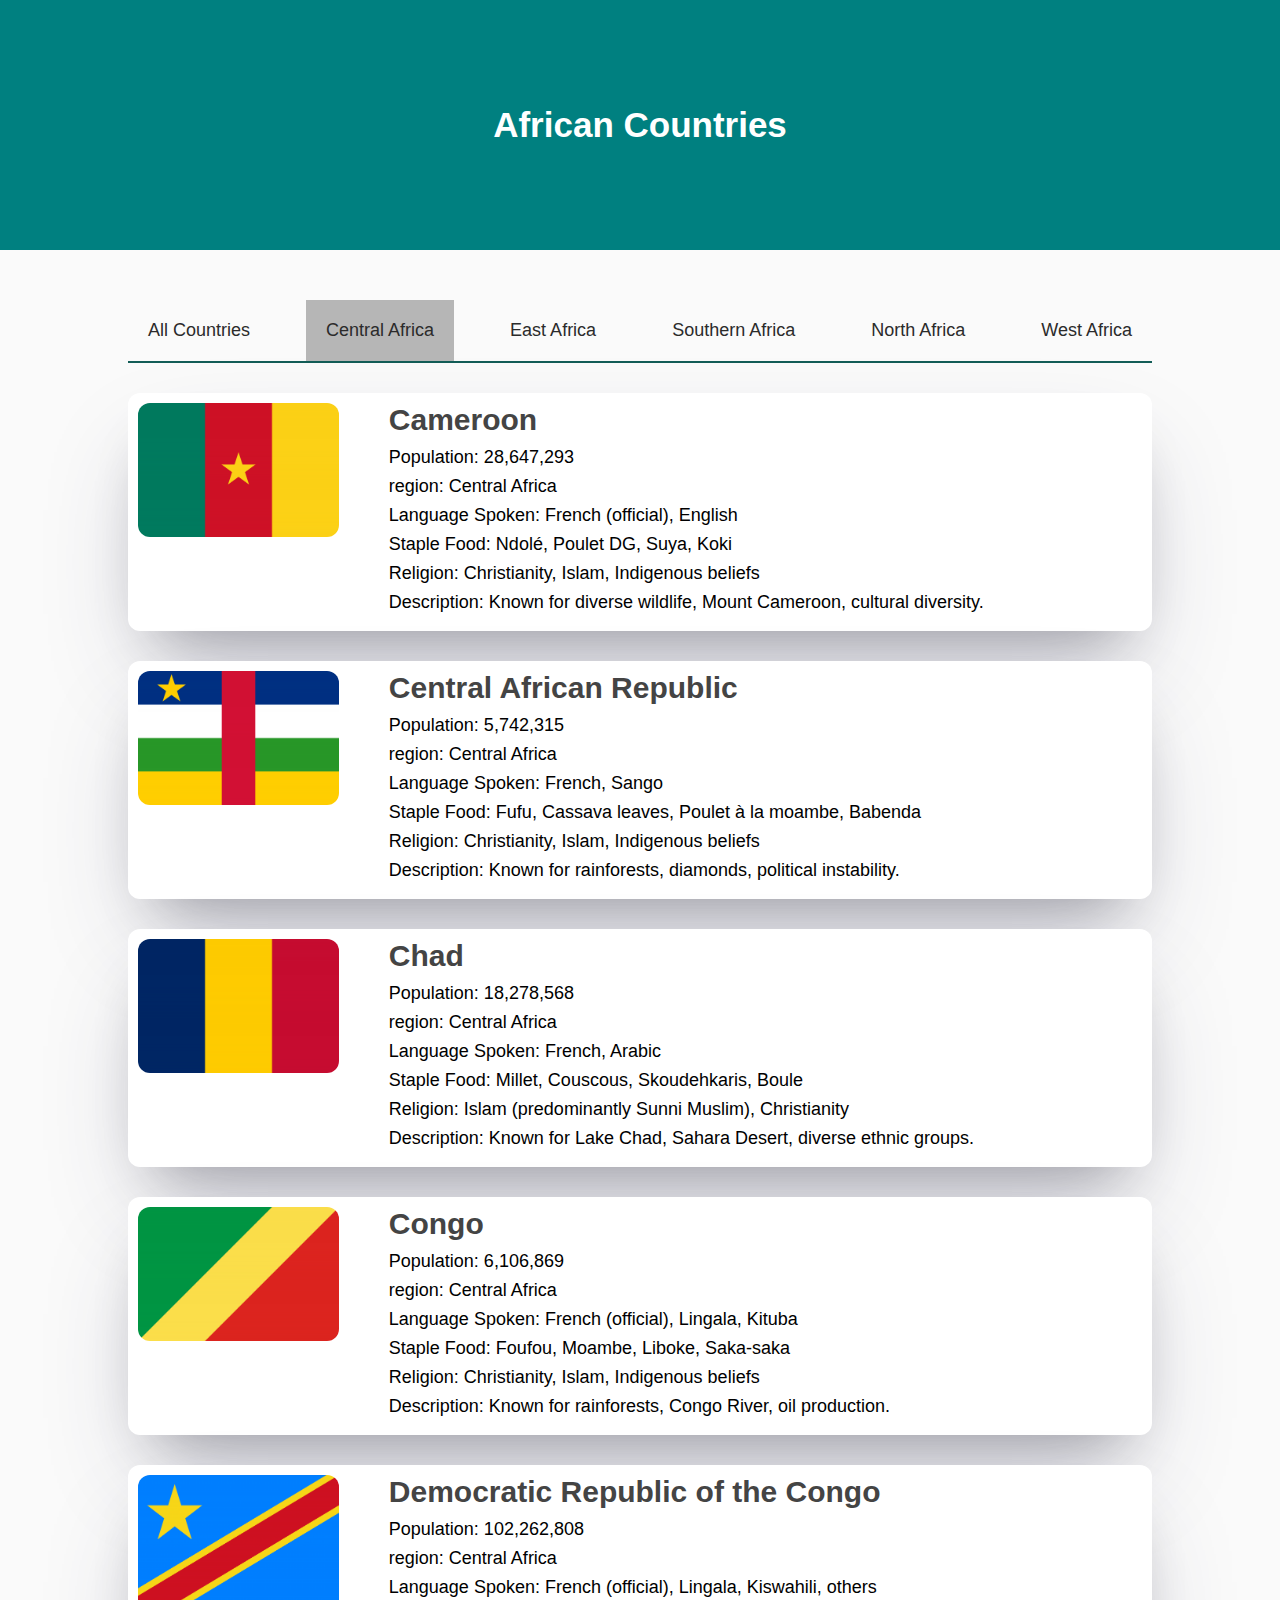
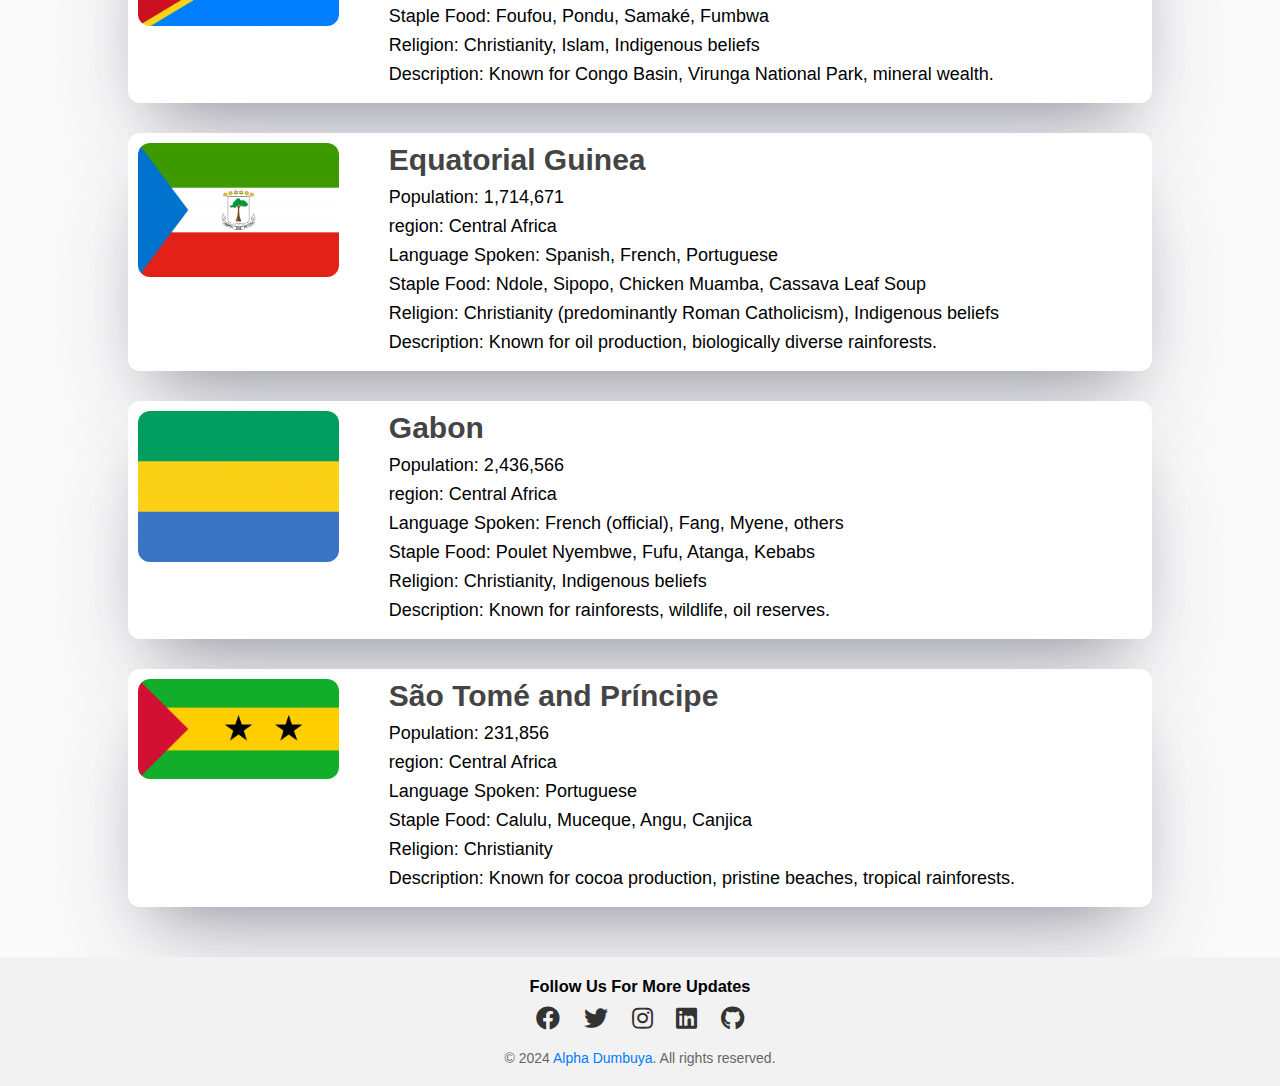
==== centralAfrica.html @ 3878d4c3 "African Countries" ====
<!DOCTYPE html>
<html lang="en">
<head>
    <link rel="stylesheet" href="main.css">
    <link rel="stylesheet" href="https://cdnjs.cloudflare.com/ajax/libs/font-awesome/5.15.4/css/all.min.css"/>
    <meta charset="UTF-8">
    <meta name="viewport" content="width=device-width, initial-scale=1.0">
    <title>Countries Tab | Central Africa</title>
</head>
<body>
    <header>
        <h1>African Countries</h1>
    </header>
    <main>
    
        <section class="tabs">
            <ul>
                <li><a href="index.html">All Countries</a></a></li>
                <li style="background: #b6b6b6;"><a href="centralAfrica.html">Central Africa</a></li>
                <li><a href="eastAfrica.html">East Africa</a></li>
                <li><a href="southernAfrica.html">Southern Africa</a></li>
                <li  ><a href="northAfrica.html">North Africa</a></li>
                <li><a href="westAfrica.html">West Africa</a></li>
            </ul>
        </section>

        <div class="countries-wrapper"></div>
    </main>
    <footer>
        <h3>Follow Us For More Updates</h3>
        <div class="footer-icons">
           <!-- Facebook -->
   <a href="https://www.facebook.com/dumbuya.alpha.336"> <i class="fab fa-facebook"></i></a>

    <!-- Twitter -->
    <a href="https://mobile.twitter.com/AlphaDumbuya7"><i class="fab fa-twitter"></i></a>

    <!-- Instagram -->
   <a href="https://www.instagram.com/dumbuya.alpha.336/#"> <i class="fab fa-instagram"></i></a>

    <!-- LinkedIn -->
<a href="https://www.linkedin.com/in/dumbuya-alpha-622817197">    <i class="fab fa-linkedin"></i></a>

    <!-- GitHub -->
   <a href="https://github.com/AlphaDumbuya"> <i class="fab fa-github"></i></a>
        </div>
        <p>&copy; 2024 <a href="https://alpha-dumbuya.vercel.app">Alpha Dumbuya</a>. All rights reserved.</p>
    </footer>
    <script src="./JS/centralAfrica.js"></script>
</body>
</html>
---- main.css ----
* {
    margin: 0;
    padding: 0;
    box-sizing: border-box;
}

body {
    font-family: 'Segoe UI', Tahoma, Geneva, Verdana, sans-serif;
    font-size: 14px;
    background: #fafafa; 
   
}

header {
    width: 100%;
    height: 250px;
    background-color:teal;
    color: #fff;
    display: flex;
    align-items: center;
    justify-content: center;
}

header h1 {
    text-align: center;
    padding: 20px 0;
    font-size: 35px;
    font-weight: bold;
}

main {
    width: 80%;
    margin: 50px auto;
}

main .tabs {
    border-bottom: 2px solid #135d57;
    margin-bottom: 30px;
    width: 100%;
    display: flex;
    align-items: center;
    overflow-x: auto; /* Allow horizontal scrolling for small screens */
}

main .tabs ul {
    width: 100%;
    display: flex;
    justify-content: space-between;
}

main .tabs ul li {
    list-style: none;
    display: flex;
    padding: 20px;
}

main .tabs ul li a {
    text-decoration: none;
    font-size: 18px;
    font-weight: 400;
    color: #2b2b2b;
}

main .tabs ul li a:hover {
    color: #fff;
}

main .tabs ul li:hover {
    background: #b6b6b6;
}

.countries {
    width: 100%;
    background-color: #fff;
    border-radius: 12px;
    display: flex;
    padding: 10px;
    margin-bottom: 30px;
    box-shadow: rgba(50, 50, 93, 0.25) 0px 50px 100px -20px, rgba(0, 0, 0, 0.3) 0px 30px 60px -30px;
    flex-wrap: wrap; 
}

.countries .countryImg {
    width: 20%;
    margin-right: 50px;
}

.countries .countryImg img {
    border-radius: 12px;
    width: 100%; 
}

.countries h2 {
    color: #444;
    font-size: 30px;
    width: 100%; 
    margin-bottom: 10px;
}

.countries ul {
    width: 100%; 
}

.countries ul li {
    list-style: none;
    margin-bottom: 8px;
    font-size: 18px;
    width: 100%; 
}
footer {
    background-color: #f2f2f2;
    padding: 20px;
    text-align: center;
}

.footer-icons {
    margin-top: 10px;
}

.footer-icons i {
    font-size: 24px;
    margin: 0 10px;
    color: #333;
}

.footer-icons i:hover {
    color: #007bff;
}

footer p {
    font-size: 14px;
    color: #666;
    margin-top: 20px;
}

footer p a {
    color: #007bff;
    text-decoration: none;
}



/* Tablet Styles (up to 768px) */
@media only screen and (max-width: 768px) {
    header {
        height: 150px;
    }
    header h1 {
        font-size: 28px;
    }
    main {
        width: 90%;
    }
    .countries .countryImg {
        width: 30%;
        margin-right: 20px;
    }
    .countries h2 {
        font-size: 24px;
    }
}

/* Mobile Styles (up to 576px) */
@media only screen and (max-width: 576px) {
    header {
        height: 100px;
    }
    header h1 {
        font-size: 24px;
    }
    main {
        width: 100%;
    }
    .tabs ul {
        flex-direction: column;
    }
    .tabs ul li {
        padding: 10px;
    }
    .countries .countryImg {
        width: 50%;
        margin-right: 10px;
    }
    .countries h2 {
        font-size: 20px;
    }

    .footer-icons i {
        font-size: 20px;
    }

    footer p {
        font-size: 12px;
    }
}
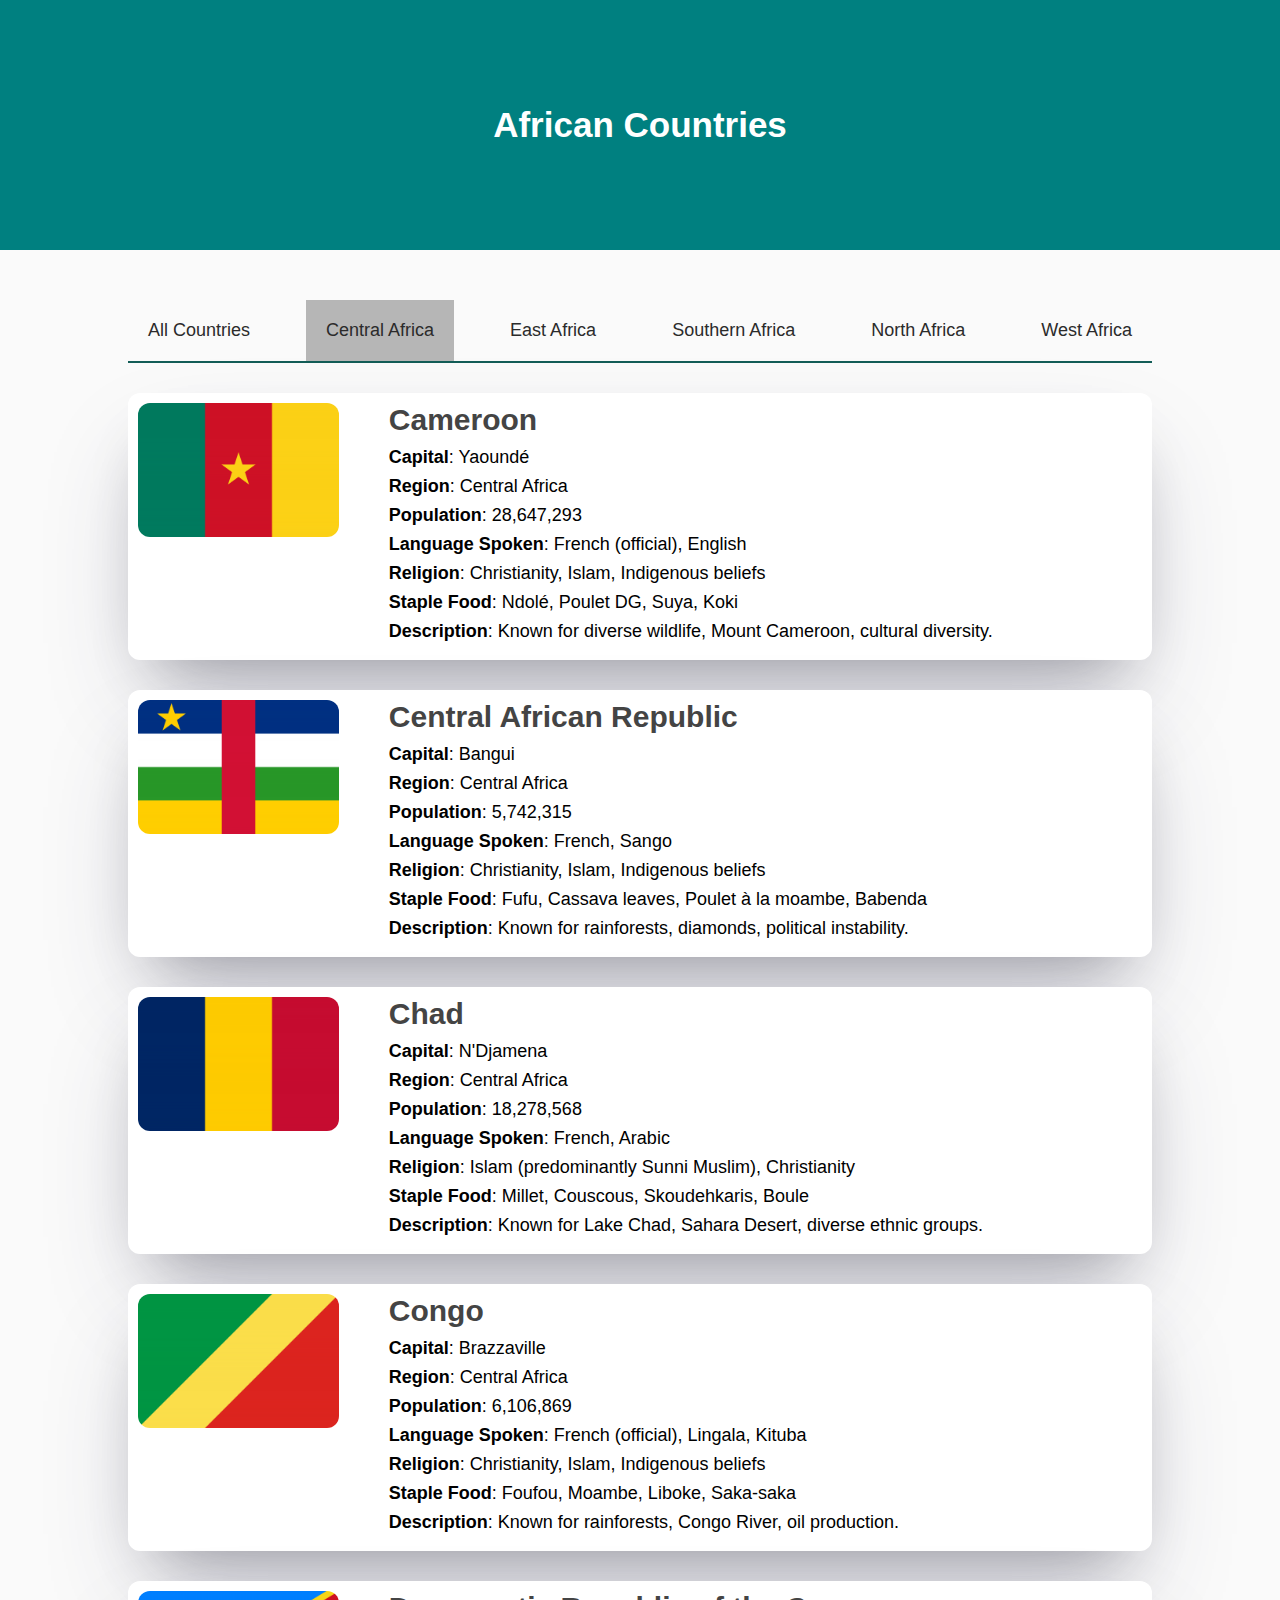
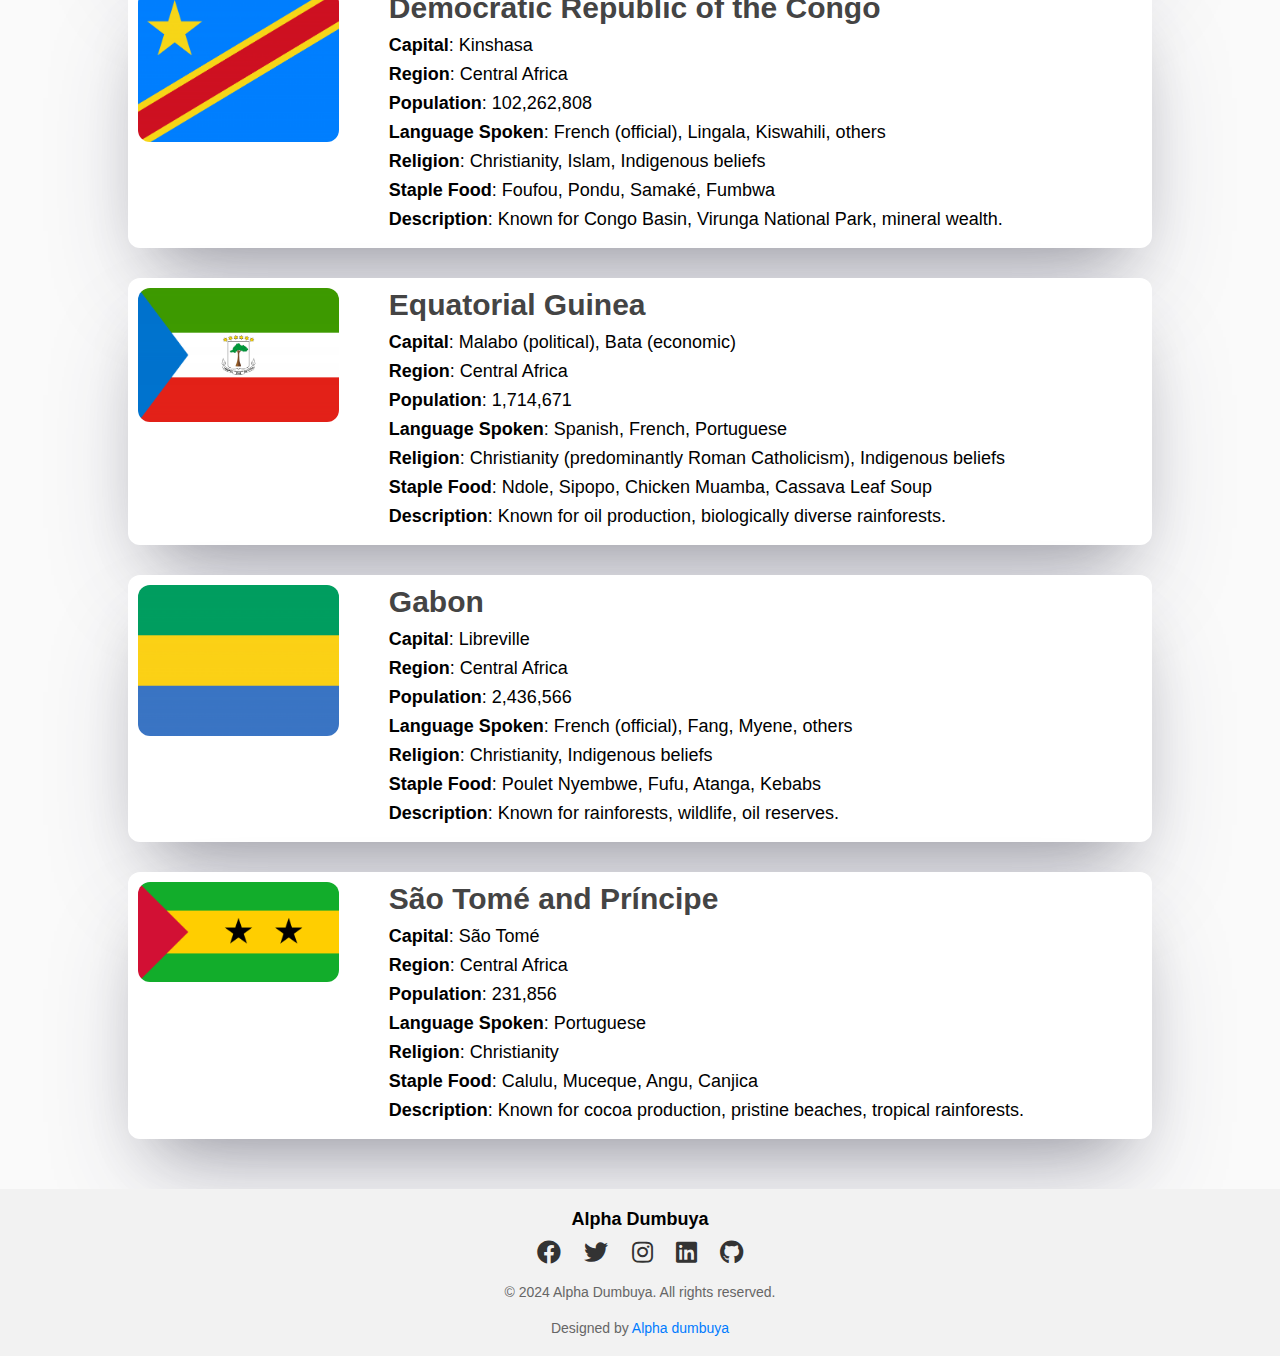
==== commit 9ad8b2b2: "Updates made" ====
--- a/centralAfrica.html
+++ b/centralAfrica.html
@@ -27,7 +27,7 @@
         <div class="countries-wrapper"></div>
     </main>
     <footer>
-        <h3>Follow Us For More Updates</h3>
+        <h2>Alpha Dumbuya</h2>
         <div class="footer-icons">
            <!-- Facebook -->
    <a href="https://www.facebook.com/dumbuya.alpha.336"> <i class="fab fa-facebook"></i></a>
@@ -44,7 +44,8 @@
     <!-- GitHub -->
    <a href="https://github.com/AlphaDumbuya"> <i class="fab fa-github"></i></a>
         </div>
-        <p>&copy; 2024 <a href="https://alpha-dumbuya.vercel.app">Alpha Dumbuya</a>. All rights reserved.</p>
+        <p>&copy; 2024 Alpha Dumbuya. All rights reserved.</p>
+        <p>Designed by <a href="https://alpha-dumbuya.vercel.app/">Alpha dumbuya</a></p>
     </footer>
     <script src="./JS/centralAfrica.js"></script>
 </body>
--- a/main.css
+++ b/main.css
@@ -6,7 +6,7 @@
 
 body {
     font-family: 'Segoe UI', Tahoma, Geneva, Verdana, sans-serif;
-    font-size: 14px;
+    font-size: 12px;
     background: #fafafa; 
    
 }
@@ -39,7 +39,7 @@
     width: 100%;
     display: flex;
     align-items: center;
-    overflow-x: auto; /* Allow horizontal scrolling for small screens */
+    overflow-x: auto; 
 }
 
 main .tabs ul {
@@ -69,6 +69,7 @@
     background: #b6b6b6;
 }
 
+
 .countries {
     width: 100%;
     background-color: #fff;
@@ -78,6 +79,7 @@
     margin-bottom: 30px;
     box-shadow: rgba(50, 50, 93, 0.25) 0px 50px 100px -20px, rgba(0, 0, 0, 0.3) 0px 30px 60px -30px;
     flex-wrap: wrap; 
+    
 }
 
 .countries .countryImg {
@@ -162,6 +164,9 @@
 
 /* Mobile Styles (up to 576px) */
 @media only screen and (max-width: 576px) {
+    body{
+        font-size: 12px;
+    }
     header {
         height: 100px;
     }
@@ -173,16 +178,31 @@
     }
     .tabs ul {
         flex-direction: column;
+        
     }
     .tabs ul li {
         padding: 10px;
     }
+
+   
+    .countries {
+        width: 90%;
+        border-radius: 12px;
+        display: flex;
+        padding: 10px;
+        margin: 40px 20px;
+    }
+    
     .countries .countryImg {
-        width: 50%;
+        width: 100%;
         margin-right: 10px;
+        padding: 7px 15px;
+    
     }
     .countries h2 {
-        font-size: 20px;
+        font-size: 25px;
+        padding: 10px;
+        color: #555;
     }
 
     .footer-icons i {
